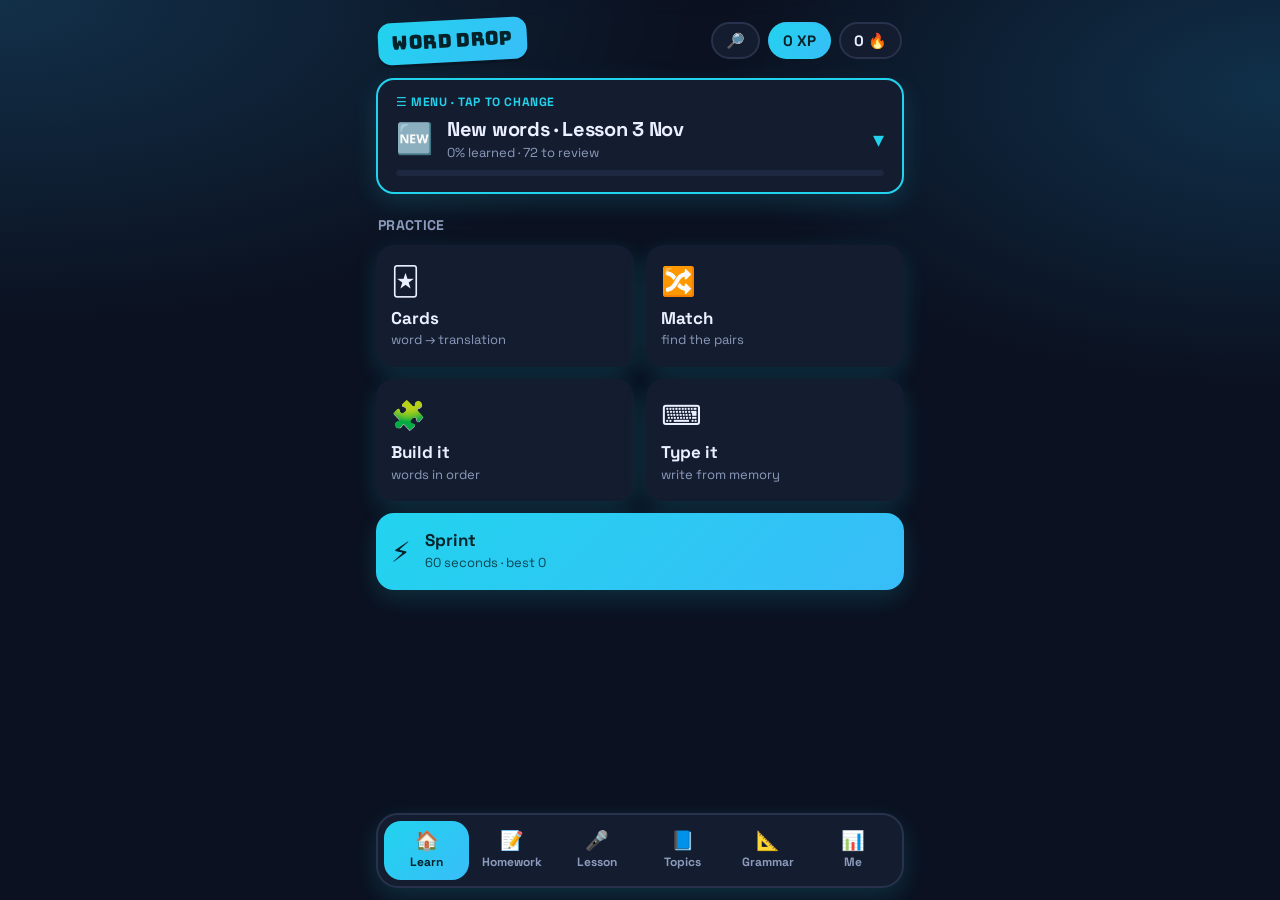
==== index.html @ 9ee8778d "Строчки для диктанта: три ролика из новой пачки - текст снят с субтитров самих роликов, тайминги точ" ====
<!DOCTYPE html>
<!-- Тема: midnight. Другие палитры лежат сверху в css/style.css:
     mint · sky · peach · bubble · candy · sand · grape · forest · ink -->
<html lang="en" data-theme="midnight" data-sticker="wall">
<head>
<meta charset="utf-8">
<meta name="viewport" content="width=device-width, initial-scale=1, viewport-fit=cover, maximum-scale=1">
<meta name="theme-color" content="#0B1120">
<meta name="apple-mobile-web-app-capable" content="yes">
<meta name="apple-mobile-web-app-title" content="WORD DROP">
<title>WORD DROP</title>
<link rel="apple-touch-icon" href="icon.png">
<link rel="icon" href="icon.png">
<link rel="manifest" href="manifest.json">
<link rel="preconnect" href="https://fonts.googleapis.com">
<link rel="preconnect" href="https://fonts.gstatic.com" crossorigin>
<link href="https://fonts.googleapis.com/css2?family=Bungee&family=Fredoka:wght@400;500;600;700&family=Outfit:wght@400;500;600;700;800&family=Space+Grotesk:wght@400;500;600;700&display=swap" rel="stylesheet">
<link rel="stylesheet" href="style.css?v=117">
</head>
<body>

<div class="wrap">
  <header class="top">
    <div class="logo"><i>WORD DROP</i></div>
    <button class="pill" id="searchBtn">🔎</button>
    <button class="pill xp" id="xp">0 XP</button>
    <button class="pill" id="streak">0 🔥</button>
  </header>
  <main id="view"></main>
</div>

<nav class="tabs">
  <button class="tab on" data-t="learn"><span>🏠</span>Learn</button>
  <button class="tab" data-t="hw"><span>📝</span>Homework</button>
  <button class="tab" data-t="lesson"><span>🎤</span>Lesson</button>
  <button class="tab" data-t="topics"><span>📘</span>Topics</button>
  <button class="tab" data-t="gram"><span>📐</span>Grammar</button>
  <button class="tab" data-t="me"><span>📊</span>Me</button>
</nav>

<script src="data.js?v=117"></script>
<script src="lessons-data.js?v=117"></script>
<script src="homework-data.js?v=117"></script>
<script src="grammar-data.js?v=117"></script>
<script src="irregular-data.js?v=117"></script>
<script src="final-data.js?v=117"></script>
<script src="shadow-data.js?v=117"></script>
<script src="quick.js?v=117"></script>
<script src="core.js?v=117"></script>
<script src="stickers.js?v=117"></script>
<script src="home.js?v=117"></script>
<script src="irreg.js?v=117"></script>
<script src="grammar.js?v=117"></script>
<script src="lesson.js?v=117"></script>
<script src="lessons.js?v=117"></script>
<script src="homework.js?v=117"></script>
<script src="check.js?v=117"></script>
<script src="shadow.js?v=117"></script>
<script src="search.js?v=117"></script>
<script src="app.js?v=117"></script>
</body>
</html>
---- style.css ----
/* ============================================================
   THEMES. Активная тема — атрибут data-theme на <html>.
   Каждая тема = палитра + свой шрифт.
   ============================================================ */

[data-theme="mint"]{
  --ok-ink:#FFFFFF;
  --bg:#D9F5E9;
  --bg-img:radial-gradient(90% 60% at 10% 0%,#B9F0D8 0%,transparent 60%),radial-gradient(80% 60% at 100% 10%,#BEE8FF 0%,transparent 55%); --surface:#FFFFFF; --surface-2:#E4F5EC; --line:#CDE9DC;
  --ink:#0E2A20; --muted:#6B8F80;
  --accent:#12B981; --accent-ink:#04231A; --accent-2:#5AD8A6;
  --accent-grad:linear-gradient(135deg,#12B981,#5AD8A6);
  --ok:#12B981; --bad:#F2545B; --font:'Fredoka'; --r:22px;
  --shadow:0 6px 18px rgba(18,185,129,.12);
}
[data-theme="grape"]{
  --ok-ink:#06281A;
  --bg:#140F26;
  --bg-img:radial-gradient(90% 60% at 0% 0%,#3A2270 0%,transparent 60%),radial-gradient(80% 60% at 100% 10%,#5B1E52 0%,transparent 55%); --surface:#1F1838; --surface-2:#2A2049; --line:#372B5E;
  --ink:#F4F0FF; --muted:#A99CD0;
  --accent:#A855F7; --accent-ink:#FFFFFF; --accent-2:#F472B6;
  --accent-grad:linear-gradient(135deg,#A855F7,#F472B6);
  --ok:#4ADE80; --bad:#FB7185; --font:'Space Grotesk'; --r:20px;
  --shadow:0 8px 26px rgba(168,85,247,.22);
}
[data-theme="peach"]{
  --ok-ink:#FFFFFF;
  --bg:#FFE6D2;
  --bg-img:radial-gradient(90% 60% at 0% 0%,#FFD1AE 0%,transparent 60%),radial-gradient(80% 60% at 100% 8%,#FFE7A6 0%,transparent 55%); --surface:#FFFFFF; --surface-2:#FFE9D6; --line:#F6D9BF;
  --ink:#3A2415; --muted:#9A7B62;
  --accent:#FF7A45; --accent-ink:#FFFFFF; --accent-2:#FFB25E;
  --accent-grad:linear-gradient(135deg,#FF7A45,#FFB25E);
  --ok:#2BB673; --bad:#E8434F; --font:'Fredoka'; --r:24px;
  --shadow:0 6px 18px rgba(255,122,69,.14);
}
[data-theme="sky"]{
  --ok-ink:#FFFFFF;
  --bg:#DDE6FF;
  --bg-img:radial-gradient(90% 60% at 0% 0%,#C6D6FF 0%,transparent 60%),radial-gradient(80% 60% at 100% 5%,#E2D2FF 0%,transparent 55%); --surface:#FFFFFF; --surface-2:#E6EDFF; --line:#D3DEFA;
  --ink:#111A33; --muted:#71809F;
  --accent:#4C6FFF; --accent-ink:#FFFFFF; --accent-2:#8B5CF6;
  --accent-grad:linear-gradient(135deg,#4C6FFF,#8B5CF6);
  --ok:#22A06B; --bad:#F04438; --font:'Outfit'; --r:20px;
  --shadow:0 6px 18px rgba(76,111,255,.13);
}
[data-theme="midnight"]{
  --ok-ink:#04231A;
  --bg:#0B1120;
  --bg-img:radial-gradient(90% 60% at 0% 0%,#123049 0%,transparent 60%),radial-gradient(80% 60% at 100% 10%,#10304A 0%,transparent 55%); --surface:#141C2F; --surface-2:#1D2740; --line:#28324D;
  --ink:#EAF0FF; --muted:#8C9BBC;
  --accent:#22D3EE; --accent-ink:#04222A; --accent-2:#38BDF8;
  --accent-grad:linear-gradient(135deg,#22D3EE,#38BDF8);
  --ok:#34D399; --bad:#FB7185; --font:'Space Grotesk'; --r:18px;
  --shadow:0 8px 24px rgba(34,211,238,.16);
}
[data-theme="bubble"]{
  --ok-ink:#FFFFFF;
  --bg:#FFE1F0;
  --bg-img:radial-gradient(90% 60% at 0% 0%,#FFC3DF 0%,transparent 60%),radial-gradient(80% 60% at 100% 8%,#E2CCFF 0%,transparent 55%); --surface:#FFFFFF; --surface-2:#FFE7F2; --line:#FBD3E5;
  --ink:#3B0F27; --muted:#A9738C;
  --accent:#FF4D94; --accent-ink:#FFFFFF; --accent-2:#B15CFF;
  --accent-grad:linear-gradient(135deg,#FF4D94,#B15CFF);
  --ok:#25B36B; --bad:#F2394D; --font:'Fredoka'; --r:26px;
  --shadow:0 6px 20px rgba(255,77,148,.16);
}
[data-theme="forest"]{
  --ok-ink:#12200A;
  --bg:#0F1A14;
  --bg-img:radial-gradient(90% 60% at 0% 0%,#1D3A22 0%,transparent 60%),radial-gradient(80% 60% at 100% 10%,#26402A 0%,transparent 55%); --surface:#172519; --surface-2:#1F3123; --line:#2A4030;
  --ink:#EDF7EE; --muted:#8FAE97;
  --accent:#A3E635; --accent-ink:#12200A; --accent-2:#4ADE80;
  --accent-grad:linear-gradient(135deg,#A3E635,#4ADE80);
  --ok:#A3E635; --bad:#FB7185; --font:'Space Grotesk'; --r:18px;
  --shadow:0 8px 22px rgba(163,230,53,.14);
}
[data-theme="sand"]{
  --ok-ink:#FFFFFF;
  --bg:#F0E4CE;
  --bg-img:radial-gradient(90% 60% at 0% 0%,#E7D5B4 0%,transparent 60%),radial-gradient(80% 60% at 100% 8%,#D8E3BE 0%,transparent 55%); --surface:#FFFFFF; --surface-2:#EFE7D8; --line:#E0D5C0;
  --ink:#2C2418; --muted:#8C7B62;
  --accent:#C2703D; --accent-ink:#FFFFFF; --accent-2:#8A9A5B;
  --accent-grad:linear-gradient(135deg,#C2703D,#8A9A5B);
  --ok:#4F8A4F; --bad:#C0392B; --font:'Outfit'; --r:16px;
  --shadow:0 5px 16px rgba(120,90,50,.12);
}
[data-theme="ink"]{
  --ok-ink:#12200A;
  --bg:#0A0A0A;
  --bg-img:radial-gradient(90% 60% at 0% 0%,#1A1A0C 0%,transparent 60%),radial-gradient(80% 60% at 100% 10%,#15150A 0%,transparent 55%); --surface:#141414; --surface-2:#1E1E1E; --line:#2A2A2A;
  --ink:#FFFFFF; --muted:#8A8A8A;
  --accent:#FDE047; --accent-ink:#141000; --accent-2:#FFFFFF;
  --accent-grad:linear-gradient(135deg,#FDE047,#FACC15);
  --ok:#A3E635; --bad:#FF5A5A; --font:'Space Grotesk'; --r:14px;
  --shadow:none;
}
[data-theme="candy"]{
  --ok-ink:#FFFFFF;
  --bg:#E6DDFF;
  --bg-img:radial-gradient(90% 60% at 0% 0%,#D6C6FF 0%,transparent 60%),radial-gradient(80% 60% at 100% 8%,#BFF3FF 0%,transparent 55%); --surface:#FFFFFF; --surface-2:#EAE4FF; --line:#DCD2FF;
  --ink:#1B1240; --muted:#7C71A8;
  --accent:#7C3AED; --accent-ink:#FFFFFF; --accent-2:#22D3EE;
  --accent-grad:linear-gradient(135deg,#7C3AED,#22D3EE);
  --ok:#16A34A; --bad:#EF4444; --font:'Outfit'; --r:22px;
  --shadow:0 6px 18px rgba(124,58,237,.14);
}

*{box-sizing:border-box;-webkit-tap-highlight-color:transparent}
html,body{margin:0;padding:0;background:var(--bg);color:var(--ink);min-height:100%}
body{
  background-image:var(--bg-img);background-attachment:fixed;
  font-family:var(--font),"Helvetica Neue",system-ui,-apple-system,sans-serif;
  font-size:17px;line-height:1.35;-webkit-font-smoothing:antialiased;overscroll-behavior-y:none;
}
button{font-family:inherit;color:inherit;border:0;background:none;cursor:pointer}
input,select{font-family:inherit;font-size:17px;color:inherit}
.hidden{display:none!important}
.muted{color:var(--muted)}
.center{text-align:center}

.wrap{max-width:560px;margin:0 auto;padding:0 16px calc(104px + env(safe-area-inset-bottom))}

/* ---------- шапка ---------- */
.top{
  position:sticky;top:0;z-index:30;background:transparent;backdrop-filter:blur(8px);
  display:flex;align-items:center;gap:8px;padding:20px 2px 16px;
}
.logo{flex:1;display:flex;align-items:center;min-width:0}
.logo i{
  font-family:'Bungee',var(--font),sans-serif;font-style:normal;font-size:19px;letter-spacing:.4px;
  background:var(--accent-grad);color:var(--accent-ink);
  padding:8px 14px;border-radius:13px;display:inline-block;
  transform:rotate(-3deg);box-shadow:0 3px 0 rgba(0,0,0,.18);white-space:nowrap;
}
.pill{border:2px solid var(--line);border-radius:999px;padding:7px 13px;
  font-weight:700;font-size:15px;white-space:nowrap;background:var(--surface)}
.pill.on{border-color:var(--accent);color:var(--accent)}
.pill.xp{background:var(--accent-grad);color:var(--accent-ink);border-color:transparent}

/* ---------- общие блоки ---------- */
.card{background:var(--surface);border-radius:var(--r);padding:16px;margin-bottom:12px;box-shadow:var(--shadow)}
.h{font-weight:700;font-size:14px;color:var(--muted);letter-spacing:.3px;
  margin:22px 2px 10px;display:flex;justify-content:space-between;align-items:center;gap:8px;
  text-transform:uppercase}
.h b{color:var(--ink)}

/* карточки групп: New words / Speaking phrases */
.groups{display:grid;grid-template-columns:1fr 1fr;gap:12px}
.group{
  background:var(--surface);border-radius:var(--r);padding:16px 14px;text-align:left;
  box-shadow:var(--shadow);border:3px solid transparent;
}
.group.on{border-color:var(--accent)}
.group .gn{font-weight:700;font-size:17px;line-height:1.2}
.group .gs{color:var(--muted);font-size:13px;margin-top:6px}
.bar{height:8px;background:var(--surface-2);border-radius:999px;overflow:hidden;margin-top:12px}
.bar i{display:block;height:100%;background:var(--accent-grad);border-radius:999px;transition:width .4s}

.topic-head{
  background:var(--accent-grad);color:var(--accent-ink);border-radius:var(--r);
  padding:20px;margin-bottom:14px;box-shadow:var(--shadow);
}
.topic-head .te{font-size:34px;line-height:1}
.topic-head .tt{font-weight:700;font-size:28px;margin-top:6px;letter-spacing:-.5px}
.topic-head .ts{opacity:.8;font-size:14px;margin-top:4px}

/* ---------- активности ---------- */
.acts{display:grid;grid-template-columns:1fr 1fr;gap:12px}
.act{
  background:var(--surface);border-radius:var(--r);padding:18px 15px;text-align:left;
  box-shadow:var(--shadow);transition:transform .1s;min-height:120px;
  display:flex;flex-direction:column;justify-content:space-between;gap:10px;
}
.act:active{transform:scale(.97)}
.act .ico{font-size:28px}
.act .nm{font-weight:700;font-size:17px;line-height:1.15}
.act .sub{color:var(--muted);font-size:13px;margin-top:4px;line-height:1.3}
.act.wide{grid-column:1/-1;min-height:0;flex-direction:row;align-items:center;
  justify-content:flex-start;gap:14px}
.act.accent{background:var(--accent-grad);color:var(--accent-ink)}
.act.accent .sub{color:var(--accent-ink);opacity:.8}

/* ---------- кнопки ---------- */
.btn{
  display:block;width:100%;border-radius:16px;padding:18px 14px;font-weight:700;
  font-size:18px;margin-top:12px;text-align:center;line-height:1.2;
}
.btn-o{background:var(--accent-grad);color:var(--accent-ink)}
.btn-g{background:var(--surface-2);color:var(--ink);border:2px solid var(--line)}
.btn-green{background:var(--ok);color:var(--ok-ink)}
.btn:disabled{opacity:.45}
.row2{display:grid;grid-template-columns:1fr 1fr;gap:10px}
.row2 .btn{margin-top:0}

/* ---------- вкладки ---------- */
.tabs{
  position:fixed;left:50%;transform:translateX(-50%);bottom:calc(12px + env(safe-area-inset-bottom));
  width:min(528px,calc(100% - 24px));background:var(--surface);border:2px solid var(--line);
  border-radius:22px;display:flex;padding:6px;z-index:40;box-shadow:var(--shadow);
}
.tab{
  flex:1;border-radius:17px;padding:10px 2px;font-size:12px;font-weight:700;color:var(--muted);
  display:flex;flex-direction:column;align-items:center;gap:4px;
}
.tab span{font-size:19px;line-height:1}
.tab.on{background:var(--accent-grad);color:var(--accent-ink)}

/* ---------- список слов ---------- */
.word{
  display:flex;gap:12px;align-items:center;background:var(--surface);
  border-radius:16px;padding:14px;margin-bottom:8px;box-shadow:var(--shadow);
}
.word .en{font-weight:700;font-size:17px}
.word .ru{color:var(--muted);font-size:14px;margin-top:2px}
.word .st{font-size:12px;font-weight:700;color:var(--muted);white-space:nowrap}
.word.known{box-shadow:inset 4px 0 0 var(--ok),var(--shadow)}

/* ============================================================
   ЭКРАН ЗАДАНИЯ — крупно и по центру
   ============================================================ */
.screen{
  position:fixed;inset:0;background:var(--bg);background-image:var(--bg-img);background-attachment:fixed;z-index:60;overflow-y:auto;
  display:flex;flex-direction:column;align-items:center;
}
.sc-top{
  position:sticky;top:0;background:transparent;backdrop-filter:blur(8px);display:flex;align-items:center;gap:12px;
  padding:16px;z-index:2;width:100%;max-width:600px;
}
.sc-title{font-weight:700;font-size:17px;flex:1;text-align:center}
.x{font-size:30px;line-height:1;color:var(--muted);width:34px;text-align:left}
.counter{font-weight:700;font-size:16px;color:var(--muted);min-width:34px;text-align:right}
.sc-in{
  width:100%;max-width:600px;padding:0 16px calc(28px + env(safe-area-inset-bottom));
  flex:1;display:flex;flex-direction:column;justify-content:center;gap:4px;
}
.q-label{color:var(--muted);font-size:15px;text-align:center;margin-bottom:6px}

.flash{
  background:var(--surface);border-radius:28px;min-height:min(46vh,340px);padding:30px 22px;
  display:flex;flex-direction:column;align-items:center;justify-content:center;gap:14px;
  text-align:center;box-shadow:var(--shadow);border:3px solid var(--line);
}
.flash .big{font-size:34px;font-weight:700;letter-spacing:-.6px;line-height:1.15}
.flash .tr{font-size:26px;color:var(--accent);font-weight:700}
.flash .tip{color:var(--muted);font-size:15px}
.flash .emoji{font-size:52px;line-height:1}

.match-grid{display:grid;grid-template-columns:1fr 1fr;gap:10px}
.mcell{
  background:var(--surface);border:2px solid var(--line);border-radius:18px;padding:16px 10px;
  font-size:16px;font-weight:700;text-align:center;min-height:78px;
  display:flex;align-items:center;justify-content:center;line-height:1.25;box-shadow:var(--shadow);
}
.mcell.sel{border-color:var(--accent);background:var(--surface-2)}
.mcell.ok{border-color:var(--ok);color:var(--ok);opacity:.4}
.mcell.bad{border-color:var(--bad);color:var(--bad)}

.build-target{
  background:var(--surface);border-radius:20px;padding:18px;min-height:96px;
  display:flex;flex-wrap:wrap;gap:9px;align-content:flex-start;border:3px dashed var(--line);
  justify-content:center;align-items:center;
}
.build-pool{display:flex;flex-wrap:wrap;gap:9px;margin-top:16px;justify-content:center}
.chip{
  background:var(--surface);border:2px solid var(--line);border-radius:14px;
  padding:12px 16px;font-weight:700;font-size:18px;box-shadow:var(--shadow);
}
.chip.in{background:var(--accent-grad);color:var(--accent-ink);border-color:transparent}
.chip.ghost{opacity:.2;pointer-events:none}
.ru-hint{color:var(--ink);font-size:22px;font-weight:700;text-align:center;margin:0 0 16px}

.type-in{
  width:100%;background:var(--surface);border:3px solid var(--line);border-radius:18px;
  padding:20px;font-size:24px;font-weight:700;outline:none;text-align:center;
}
.type-in:focus{border-color:var(--accent)}
.type-in.ok{border-color:var(--ok)}
.type-in.bad{border-color:var(--bad)}

/* ============ СТИКЕРЫ К ВОПРОСАМ (варианты оформления) ============ */

/* 1 · sticker — одна большая наклейка */
.sk-one{
  width:132px;height:132px;margin:0 auto 18px;border-radius:34px;
  background:hsl(var(--h) 70% 62% / .22);border:3px solid hsl(var(--h) 70% 62% / .5);
  display:flex;align-items:center;justify-content:center;position:relative;
  box-shadow:0 14px 30px rgba(0,0,0,.28);
}
.sk-one b{font-size:70px;line-height:1;filter:drop-shadow(0 4px 8px rgba(0,0,0,.3))}
.sk-one i{
  position:absolute;right:-14px;bottom:-12px;font-size:36px;
  filter:drop-shadow(0 3px 6px rgba(0,0,0,.35));
}

/* 2 · collage — эмодзи разбросаны вокруг вопроса */
.sk-collage{position:relative;padding:34px 8px 30px;margin-bottom:6px}
.sk-collage i{position:absolute;line-height:1;opacity:.9;filter:drop-shadow(0 4px 10px rgba(0,0,0,.35))}
.sk-collage .c1{font-size:56px;top:-4px;left:2px}
.sk-collage .c2{font-size:44px;top:6px;right:4px}
.sk-collage .c3{font-size:50px;bottom:-8px;right:24%}
.sk-collage .big-q{position:relative;z-index:1}

/* 3 · polaroid — карточка с цветной шапкой */
.sk-pol{
  background:var(--surface);border:2px solid var(--line);border-radius:26px;overflow:hidden;
  box-shadow:0 16px 34px rgba(0,0,0,.3);margin-bottom:10px;
}
.sk-pol-top{
  height:112px;display:flex;align-items:center;justify-content:center;
  background:linear-gradient(135deg,hsl(var(--h) 75% 60%),hsl(calc(var(--h) + 45) 75% 56%));
}
.sk-pol-top span{font-size:64px;filter:drop-shadow(0 5px 10px rgba(0,0,0,.3))}
.sk-pol-body{padding:20px 18px 18px}
.sk-pol-foot{margin-top:12px;font-size:26px;text-align:center;opacity:.85}

/* 4 · wall — эмодзи-обои позади вопроса */
.sk-wall{position:relative;border-radius:26px;overflow:hidden;margin-bottom:10px;
  border:2px solid var(--line);background:var(--surface)}
.sk-wall-bg{
  position:absolute;inset:0;display:grid;grid-template-columns:repeat(5,1fr);
  align-content:center;gap:16px 0;justify-items:center;padding:0 6px;
  opacity:.2;font-size:30px;line-height:1;pointer-events:none;overflow:hidden;
}
.sk-wall-in{position:relative;padding:30px 18px 34px}
/* вопрос лежит прямо на обоях — без своей подложки, чтобы узор было видно */
.sk-wall-in .big-q{background:none;box-shadow:none;padding:6px 4px;
  text-shadow:0 2px 12px var(--bg),0 0 22px var(--bg)}
.sk-wall-in .q-label{text-shadow:0 2px 10px var(--bg)}

/* 5 · reaction — большая эмодзи + строка реакций */
.sk-react-big{font-size:88px;text-align:center;line-height:1;margin:2px 0 14px;
  filter:drop-shadow(0 8px 16px rgba(0,0,0,.32))}
.sk-react-row{display:flex;justify-content:center;gap:10px;margin-top:16px}
.sk-react-row span{
  width:56px;height:56px;border-radius:18px;background:var(--surface);border:2px solid var(--line);
  display:flex;align-items:center;justify-content:center;font-size:28px;
}

/* 6 · bubble — переписка */
.sk-bub{display:flex;align-items:flex-end;gap:10px;margin:6px 0 4px}
.sk-bub-av{
  width:56px;height:56px;flex:0 0 56px;border-radius:50%;background:var(--surface);
  border:2px solid var(--line);display:flex;align-items:center;justify-content:center;font-size:30px;
}
.sk-bub-txt{
  background:var(--surface);border:2px solid var(--line);border-radius:24px 24px 24px 6px;
  padding:16px 18px;font-size:24px;font-weight:700;line-height:1.25;box-shadow:var(--shadow);
}
.sk-bub-me{
  margin:14px 0 0 auto;max-width:80%;background:var(--accent);color:var(--accent-ink);
  border-radius:24px 24px 6px 24px;padding:12px 16px;font-weight:700;text-align:right;
}

/* поле с кодом переноса прогресса */
.code{
  width:100%;min-height:170px;background:var(--surface);border:3px solid var(--line);
  border-radius:18px;padding:16px;font-family:ui-monospace,Menlo,Consolas,monospace;
  font-size:13px;line-height:1.4;color:inherit;outline:none;resize:vertical;
  word-break:break-all;margin-bottom:14px;
}
.code:focus{border-color:var(--accent)}

.sprint-q{font-size:32px;font-weight:700;text-align:center;margin:10px 0 22px;line-height:1.15}
.opt{
  background:var(--surface);border:2px solid var(--line);border-radius:18px;padding:18px;
  font-weight:700;font-size:18px;width:100%;text-align:center;margin-bottom:10px;box-shadow:var(--shadow);
}
.opt.ok{border-color:var(--ok);color:var(--ok)}
.opt.bad{border-color:var(--bad);color:var(--bad)}
.hud{display:flex;justify-content:space-between;align-items:center;font-weight:700;font-size:18px}
.hud .t{color:var(--accent)}
.combo{text-align:center;font-weight:700;color:var(--accent);font-size:15px;height:22px}

.wheel-box{position:relative;width:min(66vw,250px);aspect-ratio:1;margin:8px auto}
.wheel{
  width:100%;height:100%;border-radius:50%;
  background:conic-gradient(var(--accent) 0 60deg,var(--surface-2) 60deg 120deg,
    var(--accent-2) 120deg 180deg,var(--surface-2) 180deg 240deg,
    var(--accent) 240deg 300deg,var(--surface-2) 300deg 360deg);
  transition:transform 2.6s cubic-bezier(.15,.85,.25,1);
  display:flex;align-items:center;justify-content:center;box-shadow:var(--shadow);
}
.wheel b{width:30%;height:30%;border-radius:50%;background:var(--bg);color:var(--ink);
  display:flex;align-items:center;justify-content:center;font-size:26px}
.pointer{position:absolute;top:-8px;left:50%;transform:translateX(-50%);width:0;height:0;
  border-left:13px solid transparent;border-right:13px solid transparent;
  border-top:20px solid var(--ink);z-index:2}
.big-q{
  background:var(--surface);border-radius:22px;padding:26px 20px;font-size:26px;
  font-weight:700;line-height:1.2;text-align:center;box-shadow:var(--shadow);
}

.support{background:var(--surface-2);border-radius:18px;padding:16px;margin-top:14px}
.support .lbl{font-size:13px;font-weight:700;color:var(--muted);margin-bottom:10px;text-align:center}
.support .ph{
  display:inline-block;background:var(--surface);border:2px solid var(--line);
  border-radius:12px;padding:10px 13px;font-size:16px;font-weight:700;margin:0 7px 7px 0;
}
.support .ph.used{background:var(--ok);color:var(--ok-ink);border-color:transparent;text-decoration:line-through}
.support .ph.pick{background:var(--accent-grad);color:var(--accent-ink);border-color:transparent}

.result{text-align:center;padding:20px 10px}
.result .num{font-size:76px;font-weight:700;line-height:1;
  background:var(--accent-grad);-webkit-background-clip:text;background-clip:text;color:transparent}
.result .cap{color:var(--muted);font-weight:700;font-size:15px;margin-top:10px}
.result .msg{margin-top:18px;font-size:19px;font-weight:700}
.result .xp{display:inline-block;margin-top:14px;background:var(--accent-grad);color:var(--accent-ink);
  padding:8px 18px;border-radius:999px;font-weight:700;font-size:18px}

/* ---------- профиль ---------- */
.stat-grid{display:grid;grid-template-columns:1fr 1fr;gap:12px}
.stat{background:var(--surface);border-radius:20px;padding:18px;text-align:center;box-shadow:var(--shadow)}
.stat b{display:block;font-size:32px;font-weight:700;color:var(--accent)}
.stat span{font-size:13px;font-weight:700;color:var(--muted)}
.days{display:flex;gap:6px;margin-top:12px}
.day{flex:1;height:42px;border-radius:13px;background:var(--surface-2);display:flex;
  align-items:center;justify-content:center;font-size:13px;font-weight:700;color:var(--muted)}
.day.on{background:var(--accent-grad);color:var(--accent-ink)}

/* ---------- прочее ---------- */
.toast{
  position:fixed;left:50%;transform:translateX(-50%);bottom:110px;z-index:80;
  background:var(--ink);color:var(--bg);font-weight:700;font-size:16px;
  padding:14px 20px;border-radius:14px;animation:up .18s ease;max-width:88%;text-align:center;
}
@keyframes up{from{opacity:0;transform:translate(-50%,8px)}to{opacity:1;transform:translate(-50%,0)}}

.xp-pop{
  position:fixed;left:50%;top:38%;transform:translateX(-50%);z-index:85;pointer-events:none;
  font-size:44px;font-weight:700;color:var(--accent);animation:fly .9s ease-out forwards;
}
@keyframes fly{
  0%{opacity:0;transform:translate(-50%,10px) scale(.7)}
  25%{opacity:1;transform:translate(-50%,-6px) scale(1.15)}
  100%{opacity:0;transform:translate(-50%,-70px) scale(1)}
}

.empty{background:var(--surface);border-radius:var(--r);padding:28px 18px;text-align:center;box-shadow:var(--shadow)}
.empty p{color:var(--muted);font-size:15px;margin:10px 0 0}

/* ---------- длинная кнопка выбора набора ---------- */
.setbar{
  display:block;width:100%;text-align:left;
  background:var(--surface);color:var(--ink);border:2px solid var(--accent);
  border-radius:var(--r);padding:14px 18px 16px;margin-bottom:6px;box-shadow:var(--shadow);
}
.setbar .sm{font-size:12px;font-weight:700;color:var(--accent);letter-spacing:.6px;
  text-transform:uppercase;margin-bottom:8px}
.setbar .srow{display:flex;align-items:center;gap:14px}
.setbar:active{transform:scale(.99)}
.setbar .se{font-size:30px;line-height:1}
.setbar .si{flex:1;min-width:0}
.setbar .sn{font-weight:700;font-size:20px;line-height:1.15;letter-spacing:-.3px}
.setbar .ss{font-size:13px;color:var(--muted);margin-top:3px}
.setbar .sv{font-size:22px;color:var(--accent)}
.setbar .bar.light{background:var(--surface-2);height:6px;margin-top:9px}
.setbar .bar.light i{background:var(--accent-grad)}

/* ---------- выпадающий список наборов ---------- */
.setbar.open{border-bottom-left-radius:0;border-bottom-right-radius:0;margin-bottom:0}
.dd{
  background:var(--surface);border:2px solid var(--accent);border-top:0;
  border-radius:0 0 var(--r) var(--r);padding:6px 10px 12px;margin-bottom:14px;
  box-shadow:var(--shadow);
}
.dd-h{font-size:12px;font-weight:700;color:var(--muted);letter-spacing:.6px;
  text-transform:uppercase;margin:12px 8px 8px}
.mrow{
  display:flex;align-items:center;gap:12px;width:100%;text-align:left;
  background:var(--surface-2);border:2px solid transparent;border-radius:14px;
  padding:13px;margin-bottom:8px;
}
.mrow.on{border-color:var(--accent)}
.mrow .me{font-size:23px}
.mrow .mt{font-weight:700;font-size:16px;line-height:1.2}
.mrow .ms{color:var(--muted);font-size:13px;margin-top:3px}
.mrow .mc{color:var(--accent);font-weight:700;font-size:18px}

.dd-topic{font-weight:700;font-size:17px;margin:14px 8px 8px;display:flex;align-items:center;gap:8px}
.dd .mrow{margin-left:14px;width:calc(100% - 14px)}

/* ---------- реакция на ошибку ---------- */
@keyframes shake{
  10%,90%{transform:translateX(-2px)} 20%,80%{transform:translateX(4px)}
  30%,50%,70%{transform:translateX(-7px)} 40%,60%{transform:translateX(7px)}
}
.shake{animation:shake .45s}
.wrong-flash{border-color:var(--bad)!important;box-shadow:0 0 0 3px rgba(255,90,90,.28)!important}
.inc{color:var(--bad);font-weight:700;text-align:center;font-size:17px;height:24px;margin-top:4px}
.hintline{color:var(--muted);text-align:center;font-size:15px;margin-top:6px}
.opt.dead{opacity:.35;pointer-events:none}

/* ---------- таблички в грамматике ---------- */
.gtable-wrap{overflow-x:auto;-webkit-overflow-scrolling:touch;margin:14px 0 6px}
.gtable{width:100%;border-collapse:separate;border-spacing:0;font-size:15px;min-width:300px;table-layout:fixed}
.gtable th{
  background:var(--accent-grad);color:var(--accent-ink);font-weight:700;font-size:13px;
  padding:10px 10px;text-align:left;line-height:1.25;
}
.gtable th:first-child{border-radius:14px 0 0 0}
.gtable th:last-child{border-radius:0 14px 0 0}
.gtable td{
  background:var(--surface);padding:11px 10px;border-bottom:1px solid var(--line);
  vertical-align:top;line-height:1.35;overflow-wrap:break-word;
}
.gtable td.k{font-weight:700;color:var(--accent)}
.gtable tr:last-child td:first-child{border-radius:0 0 0 14px}
.gtable tr:last-child td:last-child{border-radius:0 0 14px 0}
.find-cats{margin:8px 0 0}
.tenses{font-size:13px}
.tenses td{vertical-align:top}
.tform{color:var(--muted);font-size:12px;font-weight:600}
.gtable b{color:var(--accent)}
.gtable th b{color:inherit}   /* в шапке акцент не виден — оставляем цвет шапки */
.gnote{color:var(--muted);font-size:14px;line-height:1.45;margin:4px 2px 10px}
.gnote b{color:var(--ink)}

/* ---------- кнопка озвучки на карточке ---------- */
.flash{position:relative}
.say{
  position:absolute;top:14px;right:14px;width:48px;height:48px;border-radius:50%;
  background:var(--surface-2);border:2px solid var(--line);font-size:22px;
  display:flex;align-items:center;justify-content:center;
}
.say:active{background:var(--accent);border-color:transparent;transform:scale(.94)}

/* ---------- конфетти и похвала в конце ---------- */
.conf{position:relative;height:64px;margin-bottom:2px}
.conf i{
  position:absolute;width:9px;height:9px;border-radius:2px;display:block;opacity:0;
  animation:pop-conf .7s ease-out forwards;
}
@keyframes pop-conf{
  0%{opacity:0;transform:translateY(-26px) scale(.4) rotate(0)}
  60%{opacity:1}
  100%{opacity:1;transform:translateY(0) scale(1) rotate(var(--r,120deg))}
}
.praise{
  font-family:'Fredoka',var(--font),sans-serif;font-weight:700;font-size:34px;
  color:var(--accent);text-align:center;line-height:1.1;margin-bottom:2px;
  animation:praise-in .45s cubic-bezier(.2,1.4,.4,1) both;
}
@keyframes praise-in{from{opacity:0;transform:scale(.7)}to{opacity:1;transform:scale(1)}}
.result{padding:10px 10px 4px}

/* ---------- неправильные глаголы ---------- */
.forms{font-size:26px;font-weight:700;color:var(--accent);letter-spacing:-.3px}
.v-ru{display:block;font-size:16px;font-weight:400;color:var(--muted);margin-top:8px}
.gtable td.ru-cell{color:var(--muted);font-size:14px}

/* ---------- вкладка Topics: уроки ---------- */
.lcard{background:var(--surface);border-radius:var(--r);margin-bottom:14px;
  box-shadow:var(--shadow);overflow:hidden}
.lmain{display:flex;align-items:center;gap:12px;width:100%;padding:16px;text-align:left}
.le{font-size:34px;line-height:1}
.lt{font-weight:700;font-size:20px;line-height:1.15}
.ls{color:var(--muted);font-size:14px;margin-top:3px}
.ld{color:var(--muted);font-size:13px;margin-top:5px;opacity:.8}
.lcard.locked{position:relative}
.lcard.locked .lmain{opacity:.32;filter:grayscale(1)}
.lbig{position:absolute;inset:0;display:flex;align-items:center;justify-content:center;pointer-events:none}
.lbig span{width:78px;height:78px;border-radius:50%;display:flex;align-items:center;justify-content:center;
     font-size:38px;background:var(--surface-2);box-shadow:0 8px 22px rgba(0,0,0,.28)}
.lhw{display:flex;align-items:center;justify-content:space-between;gap:10px;width:100%;
     margin:0 16px 16px;width:calc(100% - 32px);font-size:14px;font-weight:700;
     color:var(--accent);background:var(--surface-2);border-radius:14px;padding:11px 13px;
     text-align:left}
.lgo{font-size:26px;color:var(--muted)}

/* просмотр урока */
.lesson-screen{display:flex;flex-direction:column;padding:0}
.lesson-screen .sc-top{padding:14px 16px;flex:0 0 auto;max-width:900px}
.jump{font-size:22px;width:40px;height:40px;border-radius:12px;background:var(--surface-2)}
.lframe-wrap{flex:1;min-height:0;width:100%;max-width:900px;background:#fff;overflow-y:auto;-webkit-overflow-scrolling:touch}
.lframe{width:100%;height:100%;border:0;display:block}
.jumplist{
  position:absolute;left:12px;right:12px;top:64px;max-height:70vh;overflow-y:auto;
  background:var(--surface);border:2px solid var(--line);border-radius:var(--r);
  padding:10px;box-shadow:0 18px 40px rgba(0,0,0,.35);z-index:5;
}
.jrow{display:block;width:100%;text-align:left;padding:13px 12px;font-size:16px;
  font-weight:600;border-bottom:1px solid var(--line);line-height:1.25}
.jrow:last-child{border-bottom:0}

/* ---------- вкладка Homework ---------- */
.hcard{display:block;width:100%;text-align:left;background:var(--surface);
  border-radius:var(--r);padding:16px;margin-bottom:14px;box-shadow:var(--shadow)}
.hrow{display:flex;align-items:center;gap:12px}
.he{font-size:32px;line-height:1}
.htopic{font-size:12px;font-weight:700;letter-spacing:.4px;color:var(--accent);
  text-transform:uppercase;margin-bottom:3px}
.htitle{font-weight:700;font-size:19px;line-height:1.15}
.hsub{color:var(--muted);font-size:13px;margin-top:4px}
.hp{font-weight:800;font-size:17px;color:var(--muted)}

/* текст домашки */
.story{background:var(--surface);border-radius:var(--r);padding:16px 16px 6px;
  box-shadow:var(--shadow);margin-bottom:12px}
.sp{margin:0 0 14px;font-size:17px;line-height:1.5}
.sru{display:block;color:var(--muted);font-size:15px;margin-top:5px;line-height:1.4}
.qlist{padding:14px 16px}
.qq{padding:9px 0;border-bottom:1px solid var(--line);font-size:16px;line-height:1.35}
.qq:last-child{border-bottom:0}
.qq b{color:var(--accent);margin-right:6px}

/* слова в тексте: ничем не выделены, ученик ищет сам */
.w{cursor:pointer;border-radius:4px}
.w.on{color:var(--ok);font-weight:700}
.counter-line{text-align:center;color:var(--muted);font-size:15px;margin:2px 0 12px}
.counter-line b{color:var(--accent);font-size:18px}
.task-note{color:var(--muted);font-size:15px;line-height:1.45;margin:0 2px 10px}
.task-note b{color:var(--ink)}

/* строка задания с галочкой */
.ch-line{display:flex;align-items:center;gap:12px;padding:12px 0;
  border-bottom:1px solid var(--line);font-size:16px;line-height:1.35}
.ch-line:last-child{border-bottom:0}
.ch-line.done{color:var(--muted)}
.ch-say{flex:0 0 42px;width:42px;height:42px;border-radius:50%;
  background:var(--surface-2);border:2px solid var(--line);font-size:19px}
.ch-en{font-weight:700;font-size:17px}
.ch-ru{color:var(--muted);font-size:14px;margin-top:2px}
.tick{flex:0 0 44px;width:44px;height:36px;border-radius:12px;border:2px solid var(--line);
  background:var(--surface-2);font-weight:800;font-size:14px;color:var(--muted)}
.tick.on{background:var(--ok);border-color:var(--ok);color:var(--ok-ink);font-size:16px}

/* пропуски */
.gapbox{padding:14px 16px}
.gline{padding:11px 0;border-bottom:1px solid var(--line);font-size:16px;line-height:2}
.gline:last-of-type{border-bottom:0}
.ginp{width:130px;background:var(--surface-2);border:2px solid var(--line);border-radius:10px;
  padding:6px 10px;font-size:16px;font-weight:700;text-align:center;outline:none}
.ginp:focus{border-color:var(--accent)}
.gword{color:var(--ok);font-weight:800;padding:0 4px}
.gline.ok{color:var(--muted)}

.chips{display:flex;flex-wrap:wrap;gap:8px;margin-bottom:6px}

/* поиск */
.sfield{text-align:left;font-size:19px;margin-bottom:14px}
.mrow.flat{background:transparent;box-shadow:none;border:0}

/* ---------- Lesson check ---------- */
.ck-round{font-size:13px;font-weight:800;letter-spacing:.4px;text-transform:uppercase;
  color:var(--accent);margin:4px 2px 8px}
.ck-card{padding:20px 18px}
.ck-q{font-size:21px;font-weight:700;line-height:1.35}
.ck-use{margin:14px 0 0}
.ck-use .chip{cursor:default}
.ck-a{margin-top:16px;padding-top:14px;border-top:2px dashed var(--line);position:relative;padding-right:52px}
.ck-a-l{font-size:12px;font-weight:700;letter-spacing:.4px;text-transform:uppercase;color:var(--muted)}
.ck-a-t{font-size:18px;font-weight:600;line-height:1.4;margin-top:4px;color:var(--ok)}
.ck-a .ch-say{position:absolute;right:0;top:14px}
.ck-timer{font-size:56px;font-weight:800;text-align:center;margin:18px 0 10px;color:var(--accent)}
.ck-timer.done{color:var(--ok)}

/* заставка Final Test */
.ft-hero{text-align:center;padding:8px 4px;width:100%}
.ft-flag{font-size:68px;line-height:1}
.ft-kick{margin-top:16px;font-size:13px;font-weight:800;letter-spacing:.32em;text-transform:uppercase;color:var(--accent)}
.ft-title{font-size:48px;font-weight:800;line-height:1.05;margin-top:6px}
.ft-sub{color:var(--muted);font-size:16px;line-height:1.45;margin:12px auto 0;max-width:30ch}
.ft-stats{display:flex;justify-content:center;gap:10px;flex-wrap:wrap;margin:24px 0 6px}
.ft-stats span{background:var(--surface);border:1px solid var(--line);border-radius:16px;padding:11px 16px;
  font-size:13px;color:var(--muted);min-width:86px}
.ft-stats b{display:block;font-size:24px;color:var(--ink);line-height:1.1}
.ft-last{color:var(--muted);font-size:14px;margin-top:10px}
.ft-go{margin-top:24px;width:100%;max-width:320px;font-size:19px;padding:17px}

/* раунд «соедини пары» */
.mt-grid{display:grid;grid-template-columns:minmax(0,.9fr) minmax(0,1.4fr);gap:10px;margin-top:6px}
.mt-col{display:flex;flex-direction:column;gap:8px}
.mt-item{text-align:left;border:2px solid var(--line);background:var(--surface);color:var(--ink);
  border-radius:14px;padding:11px 12px;font:inherit;font-size:15px;font-weight:600;line-height:1.3;
  cursor:pointer;min-height:54px;transition:border-color .12s ease,background .12s ease}
.mt-ru{font-weight:800}
.mt-item.sel{border-color:var(--accent);background:var(--surface-2)}
.mt-item.ok{border-color:var(--ok);color:var(--ok);opacity:.7;cursor:default}
.mt-item.no{border-color:var(--bad)}
.mt-foot{margin-top:16px;display:flex;flex-direction:column;gap:10px}
.mt-res{text-align:center;font-weight:700;color:var(--muted)}

/* ---------- домашка, заданная сейчас: яркая карточка ---------- */
.hcard.now{background:var(--accent-grad);color:var(--accent-ink);box-shadow:0 10px 28px rgba(0,0,0,.25)}
.hcard.now .htopic,.hcard.now .hsub,.hcard.now .hp,.hcard.now .htitle{color:var(--accent-ink)}
.hcard.now .hsub{opacity:.85}
.hcard.now .bar{background:rgba(0,0,0,.18)}
.hcard.now .bar i{background:var(--accent-ink)}
.hnow{display:inline-block;background:var(--accent-ink);color:var(--accent);font-size:11px;font-weight:800;
  letter-spacing:.5px;padding:4px 9px;border-radius:999px;margin-bottom:8px;text-transform:uppercase}

/* задания домашки-по-уроку */
.as-banner{background:var(--accent-grad);color:var(--accent-ink);border-radius:var(--r);padding:14px 16px;
  font-weight:800;font-size:17px;margin:4px 0 14px;text-align:center}
.as-task{background:var(--surface);border-radius:var(--r);padding:16px;margin-bottom:12px;
  border-left:6px solid var(--accent);box-shadow:var(--shadow)}
.as-task.done{border-left-color:var(--ok);opacity:.75}
.as-top{display:flex;align-items:center;gap:12px;margin-bottom:8px}
.as-n{flex:0 0 32px;width:32px;height:32px;border-radius:50%;background:var(--accent);color:var(--accent-ink);
  display:flex;align-items:center;justify-content:center;font-weight:800}
.as-title{flex:1;font-weight:800;font-size:17px;line-height:1.2}
.as-text{font-size:15px;line-height:1.5;margin-bottom:12px}
.as-task .btn{margin:0}

/* ---------- Homework по темам: тема-папка, внутри домашки ---------- */
.hgroup{background:var(--surface);border-radius:var(--r);margin-bottom:14px;box-shadow:var(--shadow);
  overflow:hidden;border:3px solid transparent}
.hgroup.has-now{border-color:var(--accent)}
.hg-head{display:flex;align-items:center;gap:12px;width:100%;padding:16px;text-align:left}
.hg-title{font-weight:800;font-size:22px;line-height:1.15}
.hg-arrow{font-size:18px;color:var(--muted);margin-left:2px}
.hg-body{padding:0 12px 12px}
.hg-body .hcard{margin-bottom:10px;box-shadow:none;background:var(--surface-2)}
.hg-body .hcard:last-child{margin-bottom:0}
.hg-body .hcard.now{background:var(--accent-grad);box-shadow:0 8px 22px rgba(0,0,0,.22)}

/* ---------- части одной домашки: Part 1 · Airport / Part 2 · Hotel & City ---------- */
.hw-parts{display:flex;gap:8px;margin:4px 0 16px}
.hw-part{flex:1;min-width:0;background:var(--surface);border:3px solid var(--line);border-radius:16px;
  padding:10px 8px;font-weight:700;font-size:14px;line-height:1.2;color:var(--muted);text-align:center}
.hw-part small{display:block;font-size:11px;font-weight:800;letter-spacing:.4px;margin-bottom:3px}
.hw-part.on{border-color:var(--ink);color:var(--ink)}
.hw-part.now{background:var(--accent-grad);color:var(--accent-ink);border-color:transparent}
.hw-part.now.on{border-color:var(--ink)}
.story-title{font-size:23px;font-weight:800;line-height:1.2;margin:4px 2px 2px}

/* ============================================================
   SHADOWING — список коротких видео и экран одного видео
   ============================================================ */
/* диктант: слушаем кусок и печатаем, что услышали */
.dc-top{font-weight:800;color:var(--muted);font-size:14px;margin-bottom:4px}
.dc-top b{color:var(--accent);font-size:18px}
.dc-in{width:100%;font:inherit;font-weight:700;font-size:16px;padding:12px 14px;
  border-radius:16px;border:2px solid var(--line);background:var(--surface-2);
  color:var(--ink);margin:12px 0 2px}
.dc-in:focus{outline:none;border-color:var(--accent)}
.dc-in.ok{border-color:var(--ok)}
.dc-in.no{border-color:var(--bad)}
.dc-msg{font-weight:700;font-size:15px;margin-top:10px;min-height:21px;line-height:1.4}
.dc-msg.ok{color:var(--ok)}
.dc-msg.no{color:var(--bad)}
.dc-hint{color:var(--muted);font-size:14px;margin-top:8px}
.shcard{display:block;width:100%;text-align:left;background:var(--surface);border:1px solid var(--line);
  border-radius:var(--r);padding:14px 16px;margin-bottom:10px}
.shcard.done{border-color:var(--ok)}
.sh-top{display:flex;justify-content:space-between;gap:10px;align-items:baseline}
.sh-title{font-weight:700;font-size:18px;line-height:1.2}
.sh-time{font-size:13px;color:var(--muted);font-variant-numeric:tabular-nums}
.sh-who{color:var(--accent);font-size:13px;font-weight:700;margin-top:3px}
.sh-about{color:var(--muted);font-size:14.5px;margin-top:6px;line-height:1.4}
.sh-done{color:var(--ok);font-size:13px;font-weight:700;margin-top:8px}

.ytbox{position:relative;width:100%;aspect-ratio:16/9;border-radius:16px;overflow:hidden;
  background:#000;margin:8px 0 10px}
.ytbox iframe{position:absolute;inset:0;width:100%;height:100%;border:0}
.sh-speed{display:flex;align-items:center;gap:8px;flex-wrap:wrap;margin-bottom:8px}
.sh-speed span{font-size:13px;color:var(--muted);font-weight:700}
.sh-sp{border:1px solid var(--line);background:var(--surface);color:var(--ink);border-radius:999px;
  padding:7px 12px;font-weight:700;font-size:14px}
.sh-sp.on{background:var(--accent);color:var(--accent-ink);border-color:transparent}
.sh-yt{display:inline-block;color:var(--accent);font-weight:700;font-size:14px;text-decoration:none;margin-bottom:6px}
.sh-steps{display:flex;flex-direction:column;gap:11px}
.sh-step{display:grid;grid-template-columns:24px 1fr;gap:10px;font-size:15.5px;line-height:1.45}
.sh-step b{color:var(--accent)}
.sh-rec{display:flex;flex-direction:column;gap:10px}
.sh-rec-note{color:var(--muted);font-size:14px}
.rec-on{background:var(--bad)!important;color:#fff!important}
#shAudio{width:100%}
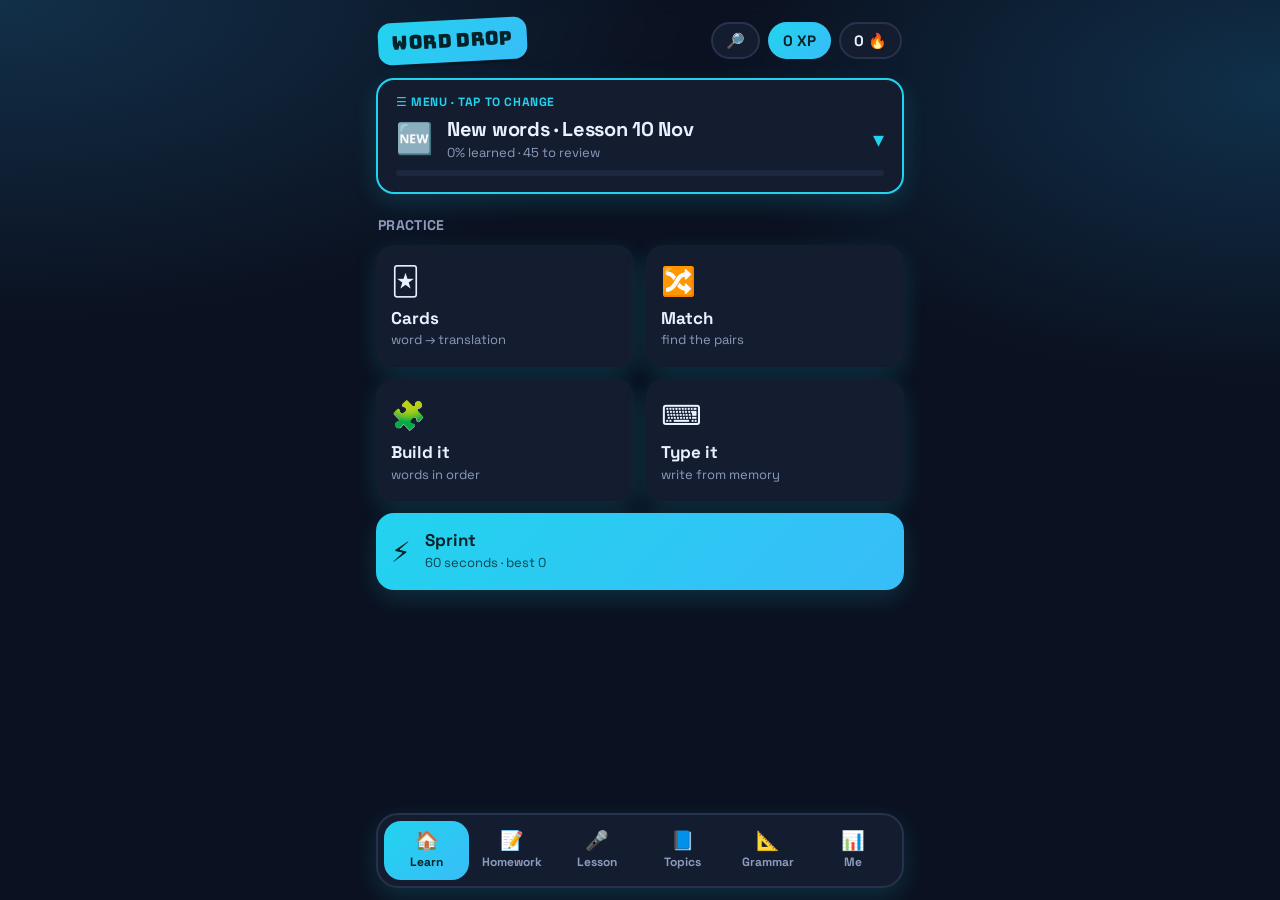
==== commit bdee80d8: "Новые слова за 10 ноября - 45 строк, пять групп: похвала и оценка, вдохновение и прогресс,   совпаде" ====
--- a/index.html
+++ b/index.html
@@ -15,7 +15,7 @@
 <link rel="preconnect" href="https://fonts.googleapis.com">
 <link rel="preconnect" href="https://fonts.gstatic.com" crossorigin>
 <link href="https://fonts.googleapis.com/css2?family=Bungee&family=Fredoka:wght@400;500;600;700&family=Outfit:wght@400;500;600;700;800&family=Space+Grotesk:wght@400;500;600;700&display=swap" rel="stylesheet">
-<link rel="stylesheet" href="style.css?v=117">
+<link rel="stylesheet" href="style.css?v=119">
 </head>
 <body>
 
@@ -38,25 +38,25 @@
   <button class="tab" data-t="me"><span>📊</span>Me</button>
 </nav>
 
-<script src="data.js?v=117"></script>
-<script src="lessons-data.js?v=117"></script>
-<script src="homework-data.js?v=117"></script>
-<script src="grammar-data.js?v=117"></script>
-<script src="irregular-data.js?v=117"></script>
-<script src="final-data.js?v=117"></script>
-<script src="shadow-data.js?v=117"></script>
-<script src="quick.js?v=117"></script>
-<script src="core.js?v=117"></script>
-<script src="stickers.js?v=117"></script>
-<script src="home.js?v=117"></script>
-<script src="irreg.js?v=117"></script>
-<script src="grammar.js?v=117"></script>
-<script src="lesson.js?v=117"></script>
-<script src="lessons.js?v=117"></script>
-<script src="homework.js?v=117"></script>
-<script src="check.js?v=117"></script>
-<script src="shadow.js?v=117"></script>
-<script src="search.js?v=117"></script>
-<script src="app.js?v=117"></script>
+<script src="data.js?v=119"></script>
+<script src="lessons-data.js?v=119"></script>
+<script src="homework-data.js?v=119"></script>
+<script src="grammar-data.js?v=119"></script>
+<script src="irregular-data.js?v=119"></script>
+<script src="final-data.js?v=119"></script>
+<script src="shadow-data.js?v=119"></script>
+<script src="quick.js?v=119"></script>
+<script src="core.js?v=119"></script>
+<script src="stickers.js?v=119"></script>
+<script src="home.js?v=119"></script>
+<script src="irreg.js?v=119"></script>
+<script src="grammar.js?v=119"></script>
+<script src="lesson.js?v=119"></script>
+<script src="lessons.js?v=119"></script>
+<script src="homework.js?v=119"></script>
+<script src="check.js?v=119"></script>
+<script src="shadow.js?v=119"></script>
+<script src="search.js?v=119"></script>
+<script src="app.js?v=119"></script>
 </body>
 </html>
